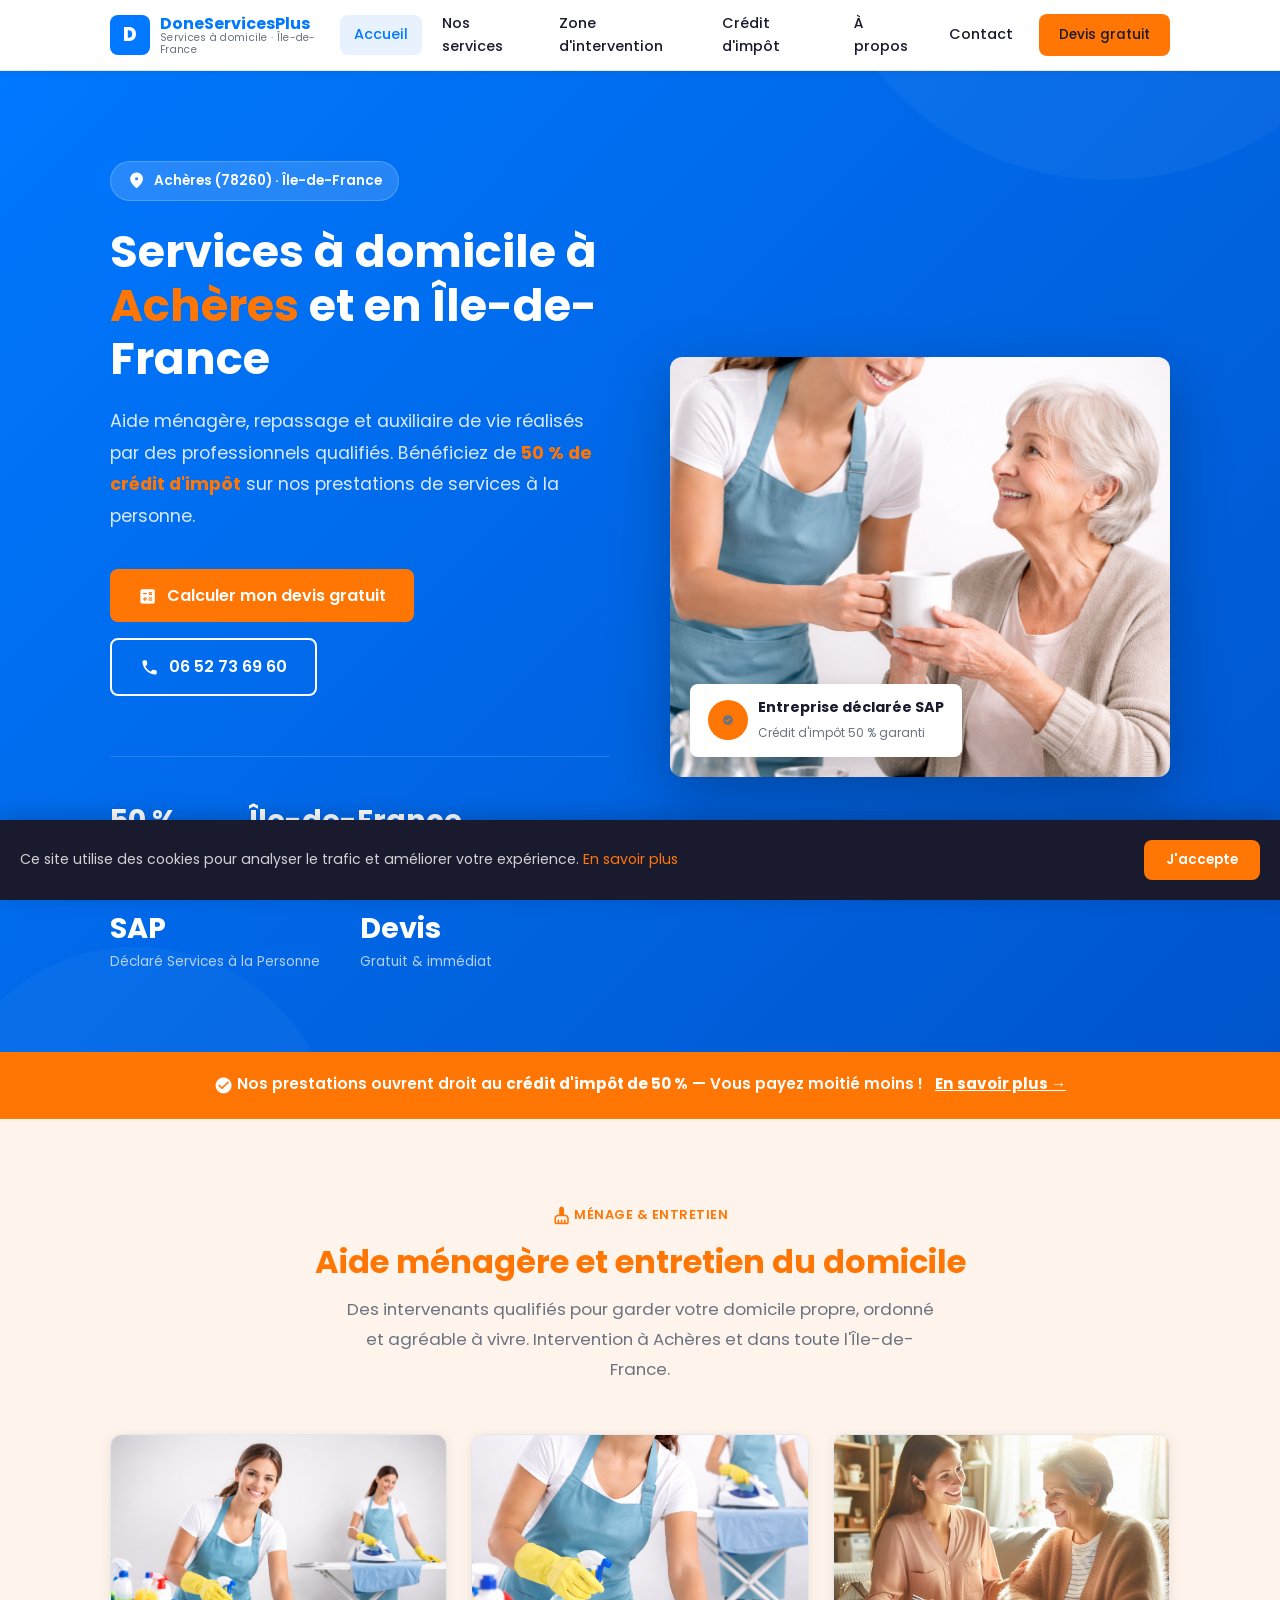
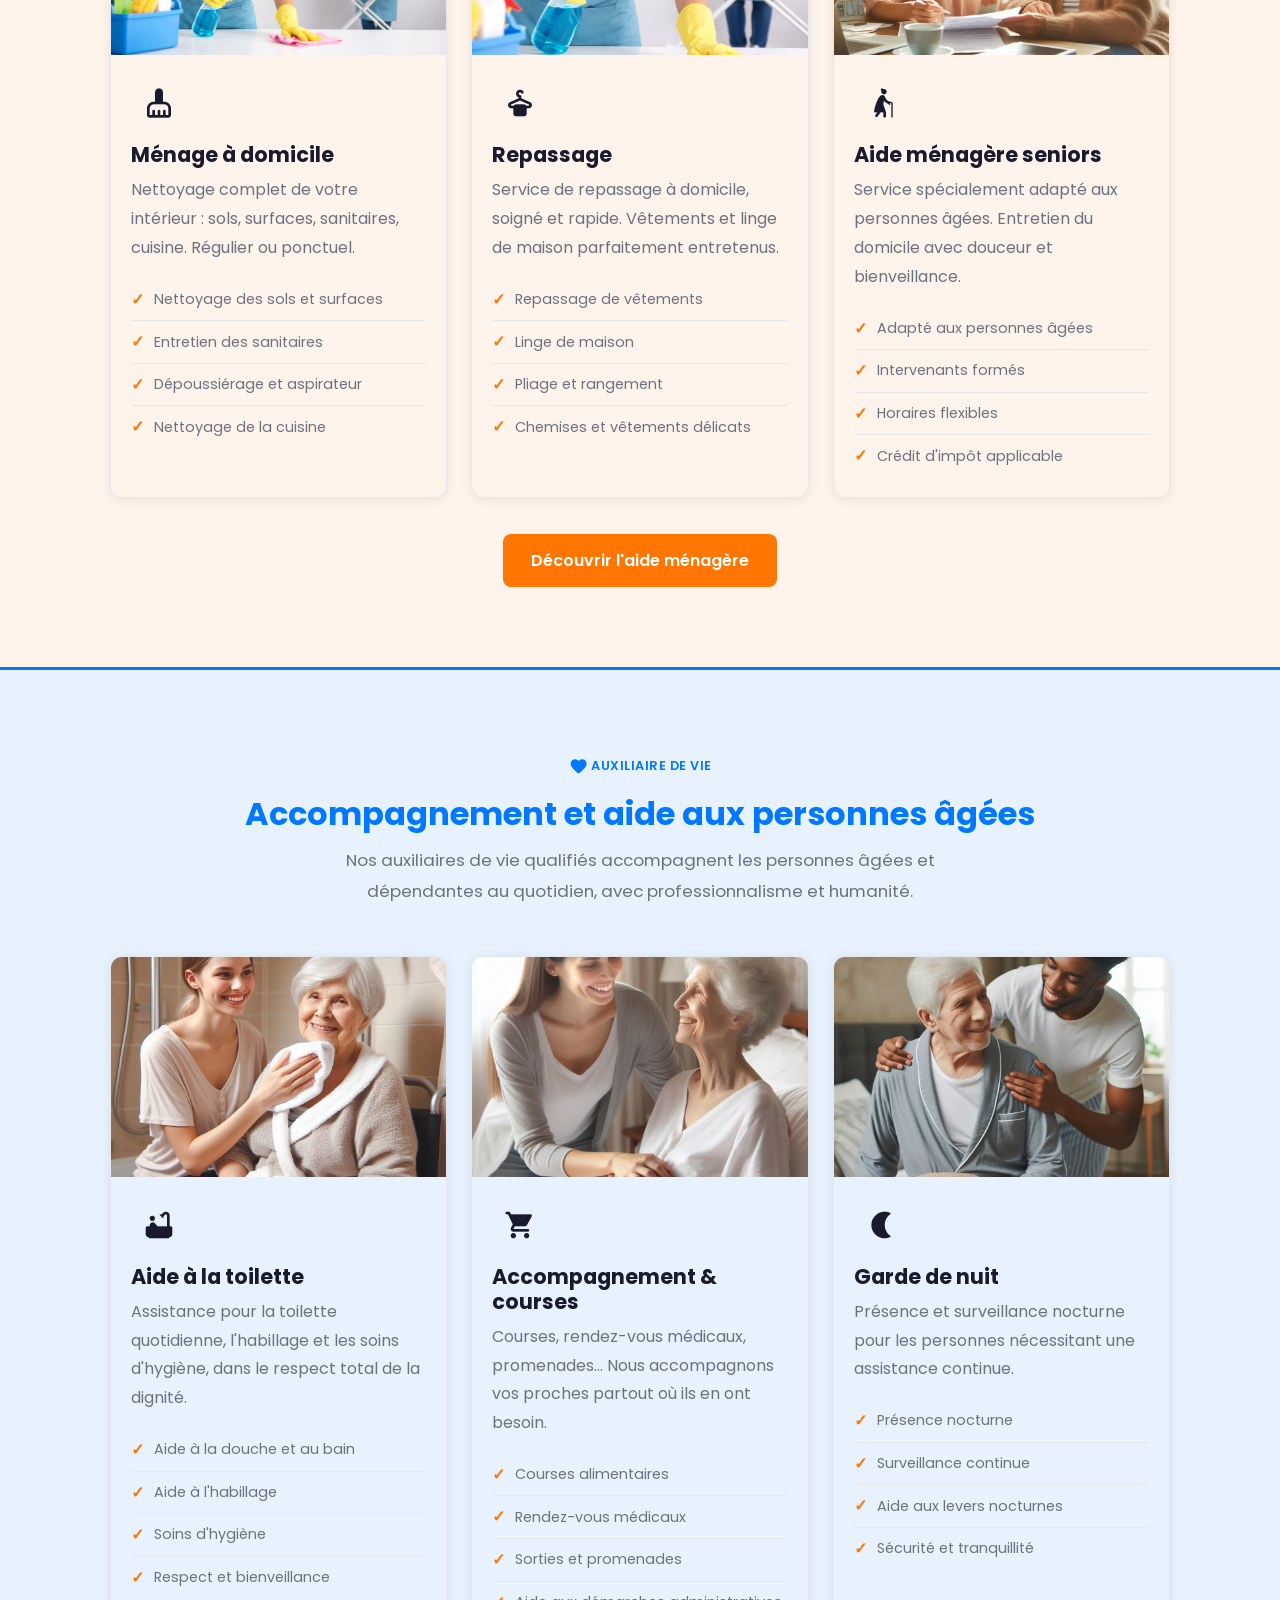
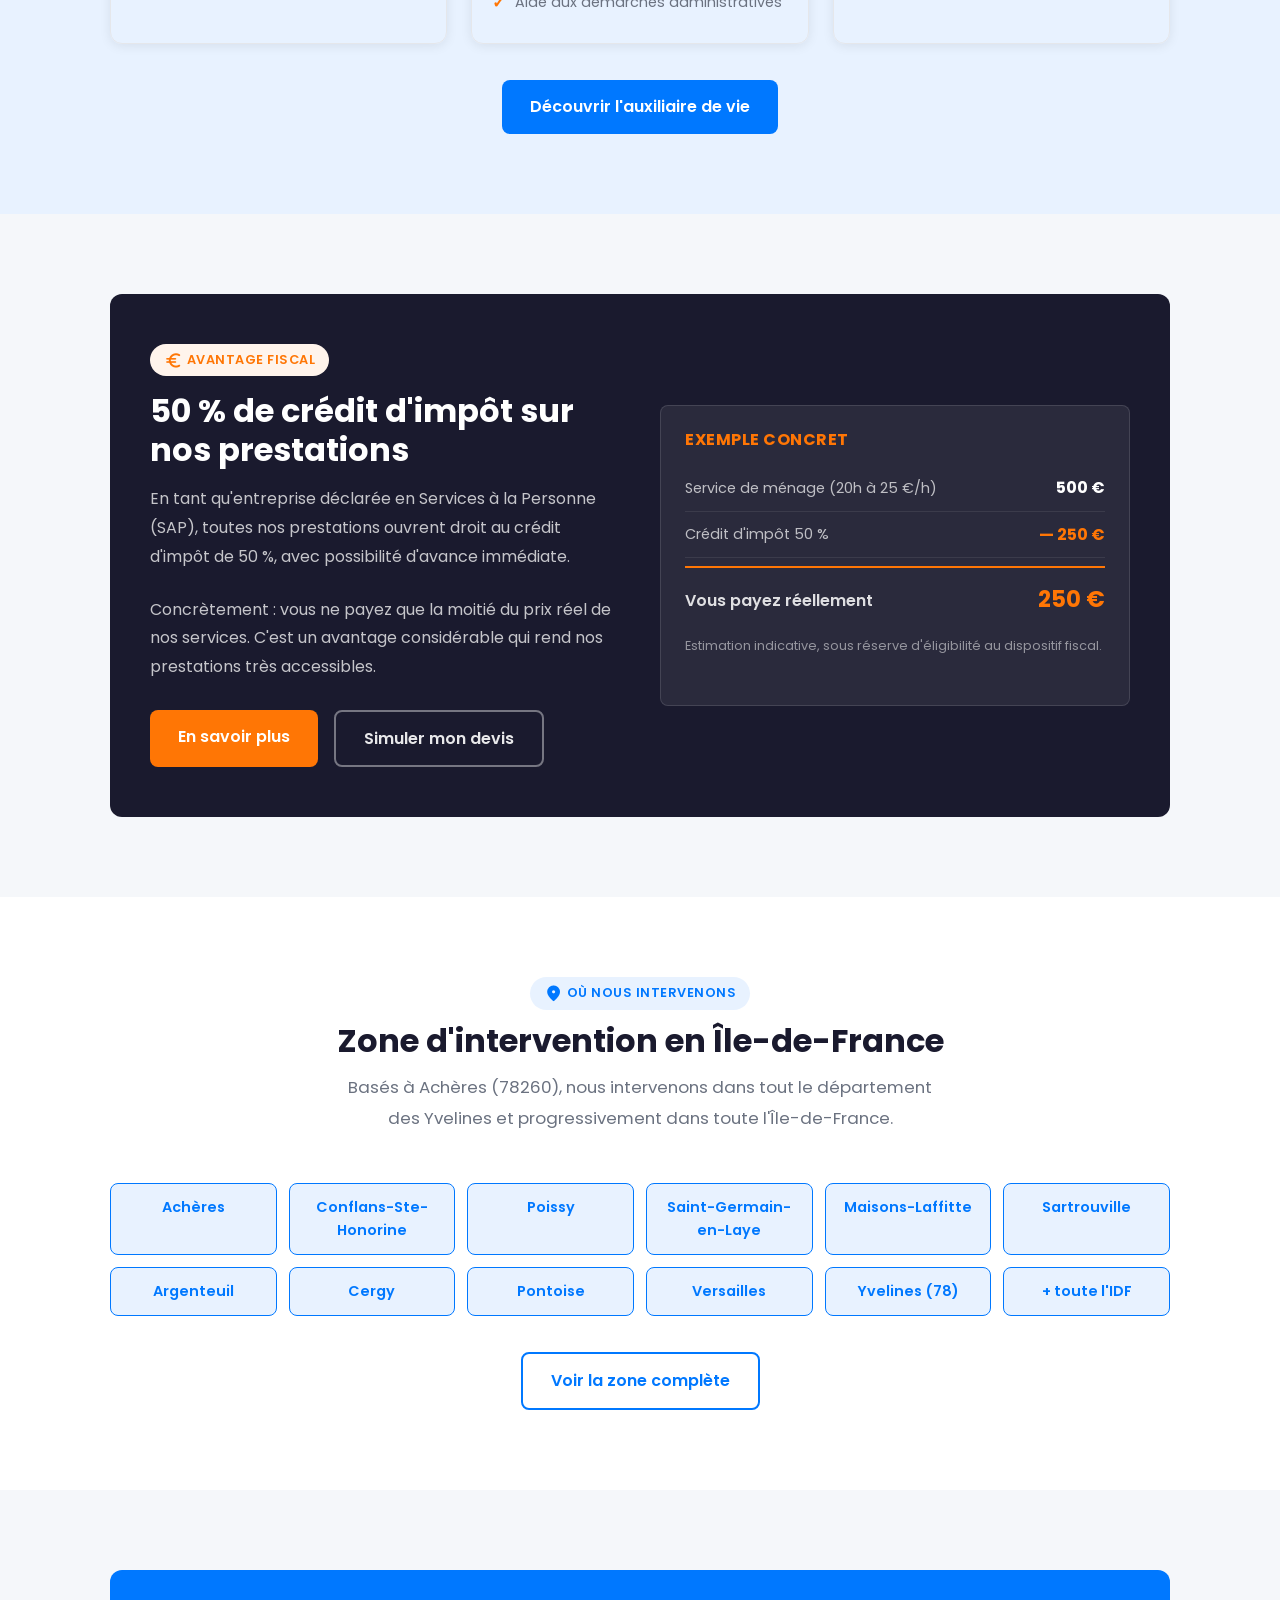
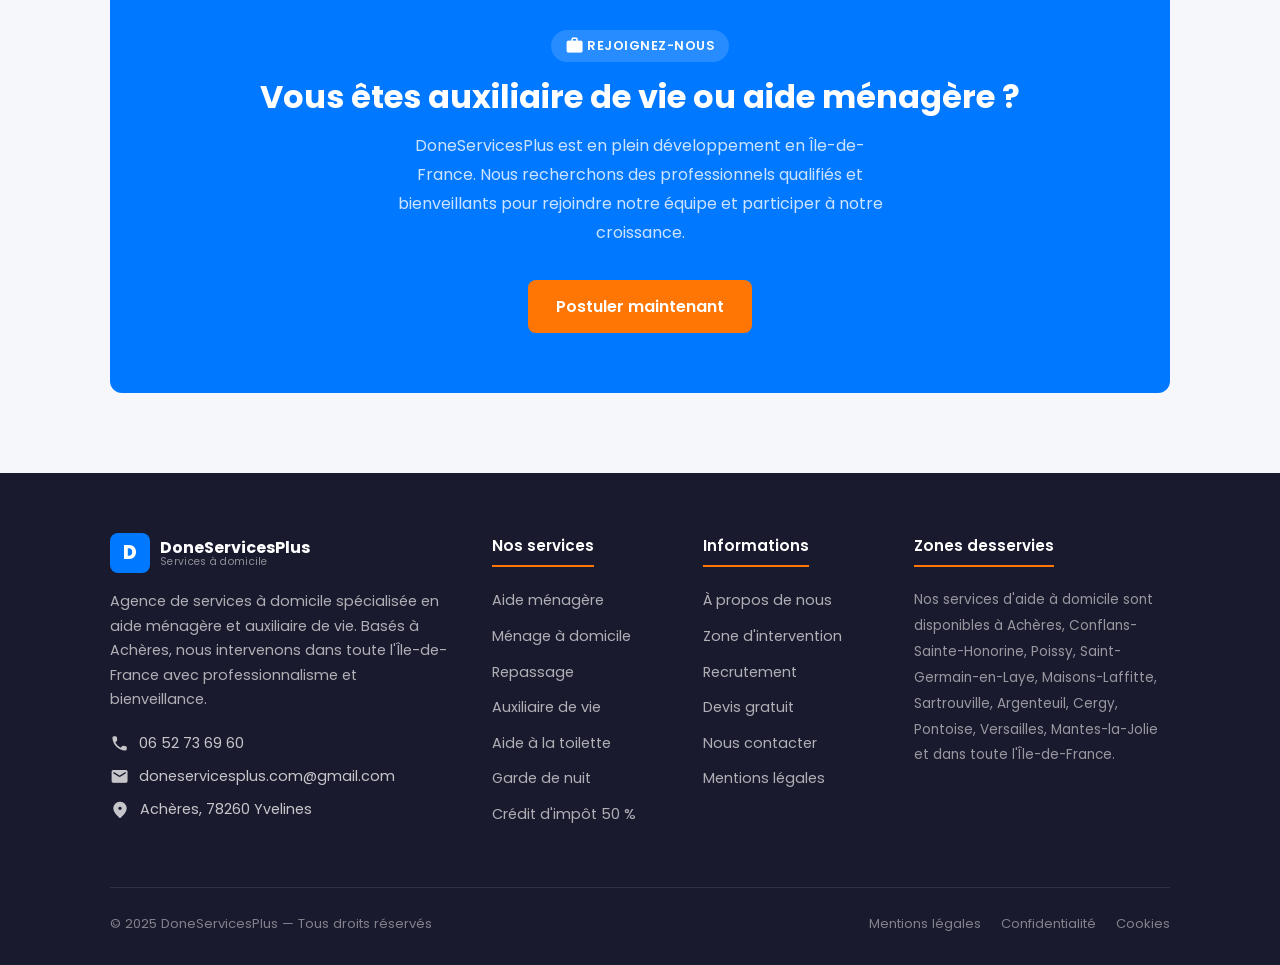
==== index.html @ d63ebe91 "Initial commit — Site vitrine Done Services Plus Site statique complet : 11 pages HTML, CSS, JS, ass" ====
<!DOCTYPE html>
<html lang="fr">
<head>
  <meta charset="UTF-8">
  <meta name="viewport" content="width=device-width, initial-scale=1.0">

  <!-- SEO -->
  <title>Services à domicile à Achères et en Île-de-France | DoneServicesPlus</title>
  <meta name="description" content="DoneServicesPlus, agence de services à domicile à Achères. Aide ménagère, repassage, auxiliaire de vie et accompagnement personnes âgées en Île-de-France. Crédit d'impôt 50 %. Devis gratuit.">
  <meta name="robots" content="index, follow">
  <link rel="canonical" href="https://doneservicesplus.fr/">

  <!-- Open Graph -->
  <meta property="og:title" content="Services à domicile à Achères | DoneServicesPlus">
  <meta property="og:description" content="Aide ménagère et auxiliaire de vie en Île-de-France avec 50 % de crédit d'impôt. Devis gratuit en ligne.">
  <meta property="og:type" content="website">
  <meta property="og:url" content="https://doneservicesplus.fr/">
  <meta property="og:locale" content="fr_FR">

  <!-- Schema.org LocalBusiness -->
  <script type="application/ld+json">
  {
    "@context": "https://schema.org",
    "@type": "HomeAndConstructionBusiness",
    "name": "DoneServicesPlus",
    "description": "Agence de services à domicile spécialisée en aide ménagère et auxiliaire de vie en Île-de-France.",
    "url": "https://doneservicesplus.fr",
    "telephone": "+33652736960",
    "email": "doneservicesplus.com@gmail.com",
    "address": {
      "@type": "PostalAddress",
      "addressLocality": "Achères",
      "postalCode": "78260",
      "addressRegion": "Île-de-France",
      "addressCountry": "FR"
    },
    "areaServed": "Île-de-France",
    "priceRange": "€€",
    "serviceType": [
      "Aide ménagère",
      "Auxiliaire de vie",
      "Ménage à domicile",
      "Repassage",
      "Services à la personne"
    ]
  }
  </script>

  <!-- Fonts -->
  <link rel="preconnect" href="https://fonts.googleapis.com">
  <link rel="preconnect" href="https://fonts.gstatic.com" crossorigin>
  <link href="https://fonts.googleapis.com/css2?family=Poppins:wght@400;500;600;700;800&display=swap" rel="stylesheet">

  <!-- CSS -->
  <link rel="stylesheet" href="css/style.css">

  <style>
    /* Animations fade-in */
    .fade-in {
      opacity: 0;
      transform: translateY(20px);
      transition: opacity 0.5s ease, transform 0.5s ease;
    }
    .fade-in.visible {
      opacity: 1;
      transform: translateY(0);
    }
  </style>
  <link rel="apple-touch-icon" sizes="180x180" href="assets/images/favicon_io/apple-touch-icon.png">
  <link rel="icon" type="image/png" sizes="32x32" href="assets/images/favicon_io/favicon-32x32.png">
  <link rel="icon" type="image/png" sizes="16x16" href="assets/images/favicon_io/favicon-16x16.png">
  <link rel="manifest" href="assets/images/favicon_io/site.webmanifest">
  <link rel="shortcut icon" href="assets/images/favicon_io/favicon.ico">
</head>

<body>

  <!-- ========== HEADER ========== -->
  <header class="header">
    <div class="container">
      <div class="header-inner">

        <!-- Logo -->
        <a href="index.html" class="logo">
          <div class="logo-icon">D</div>
          <div class="logo-text">
            <span class="logo-name">DoneServicesPlus</span>
            <span class="logo-tagline">Services à domicile · Île-de-France</span>
          </div>
        </a>

        <!-- Navigation desktop -->
        <nav class="nav">
          <a href="index.html">Accueil</a>
          <a href="nos-services.html">Nos services</a>
          <a href="zone-intervention-ile-de-france.html">Zone d'intervention</a>
          <a href="credit-impot-50-services-personne.html">Crédit d'impôt</a>
          <a href="a-propos.html">À propos</a>
          <a href="contact.html">Contact</a>
          <a href="devis.html" class="btn btn-orange">Devis gratuit</a>
        </nav>

        <!-- Hamburger mobile -->
        <button class="hamburger" aria-label="Menu" aria-expanded="false">
          <span></span>
          <span></span>
          <span></span>
        </button>

      </div>
    </div>

    <!-- Menu mobile -->
    <nav class="mobile-menu">
      <a href="index.html"><span class="mi mi-sm">home</span> Accueil</a>
      <a href="nos-services.html"><span class="mi mi-sm">room_service</span> Nos services</a>
      <a href="aide-menagere-acheres.html"><span class="mi mi-sm">cleaning_services</span> Aide ménagère</a>
      <a href="auxiliaire-de-vie-acheres.html"><span class="mi mi-sm">favorite</span> Auxiliaire de vie</a>
      <a href="zone-intervention-ile-de-france.html"><span class="mi mi-sm">location_on</span> Zone d'intervention</a>
      <a href="credit-impot-50-services-personne.html"><span class="mi mi-sm">euro</span> Crédit d'impôt 50 %</a>
      <a href="recrutement.html"><span class="mi mi-sm">work</span> Recrutement</a>
      <a href="a-propos.html"><span class="mi mi-sm">info</span> À propos</a>
      <a href="contact.html"><span class="mi mi-sm">call</span> Contact</a>
      <a href="devis.html" class="btn btn-orange">Obtenir un devis gratuit</a>
    </nav>
  </header>

  <!-- ========== HERO ========== -->
  <section class="hero">
    <div class="container">
      <div class="hero-split">

        <!-- Texte -->
        <div class="hero-content">
          <div class="hero-badge">
            <span class="mi mi-sm">location_on</span> Achères (78260) · Île-de-France
          </div>

          <h1>Services à domicile à <span>Achères</span> et en Île-de-France</h1>

          <p>
            Aide ménagère, repassage et auxiliaire de vie réalisés par des professionnels qualifiés.
            Bénéficiez de <strong style="color:#FF7605">50 % de crédit d'impôt</strong> sur nos prestations de services à la personne.
          </p>

          <div class="hero-cta">
            <a href="devis.html" class="btn btn-orange" onclick="trackEvent('clic_devis_hero')">
              <span class="mi mi-sm" style="margin-right:6px;">calculate</span> Calculer mon devis gratuit
            </a>
            <a href="tel:+33652736960" class="btn btn-outline" onclick="trackEvent('clic_tel_hero')">
              <span class="mi mi-sm" style="margin-right:6px;">phone</span> 06 52 73 69 60
            </a>
          </div>

          <div class="hero-stats">
            <div class="hero-stat">
              <strong>50 %</strong>
              <span>Crédit d'impôt</span>
            </div>
            <div class="hero-stat">
              <strong>Île-de-France</strong>
              <span>Zone d'intervention</span>
            </div>
            <div class="hero-stat">
              <strong>SAP</strong>
              <span>Déclaré Services à la Personne</span>
            </div>
            <div class="hero-stat">
              <strong>Devis</strong>
              <span>Gratuit & immédiat</span>
            </div>
          </div>
        </div>

        <!-- Image -->
        <div class="hero-image-wrap">
          <img src="assets/images/service_personne_ag%C3%A9e.png"
               alt="Service à domicile professionnel DoneServicesPlus — Île-de-France"
               loading="eager">
          <div class="hero-image-badge">
            <div class="icon"><span class="mi">verified</span></div>
            <div>
              <strong>Entreprise déclarée SAP</strong>
              <span>Crédit d'impôt 50 % garanti</span>
            </div>
          </div>
        </div>

      </div>
    </div>
  </section>

  <!-- ========== BANDEAU CRÉDIT D'IMPÔT ========== -->
  <div class="bandeau-impot">
    <div class="container">
      <p>
        <span class="mi mi-sm">check_circle</span> Nos prestations ouvrent droit au <strong>crédit d'impôt de 50 %</strong> — Vous payez moitié moins !
        <a href="credit-impot-50-services-personne.html">En savoir plus →</a>
      </p>
    </div>
  </div>

  <!-- ========== SECTION AIDE MÉNAGÈRE ========== -->
  <section class="section section-menage">
    <div class="container">

      <div class="section-title">
        <span class="badge badge-orange"><span class="mi mi-sm">cleaning_services</span> Ménage & Entretien</span>
        <h2>Aide ménagère et entretien du domicile</h2>
        <p>
          Des intervenants qualifiés pour garder votre domicile propre, ordonné et agréable à vivre.
          Intervention à Achères et dans toute l'Île-de-France.
        </p>
      </div>

      <div class="grid-3">

        <div class="photo-card">
          <img src="assets/images/menage.png" alt="Ménage à domicile DoneServicesPlus" loading="lazy">
          <div class="photo-card-body">
            <div class="card-icon card-icon-orange" style="margin-bottom:12px;"><span class="mi mi-lg">cleaning_services</span></div>
            <h3>Ménage à domicile</h3>
            <p>Nettoyage complet de votre intérieur : sols, surfaces, sanitaires, cuisine. Régulier ou ponctuel.</p>
            <ul class="service-list">
              <li>Nettoyage des sols et surfaces</li>
              <li>Entretien des sanitaires</li>
              <li>Dépoussiérage et aspirateur</li>
              <li>Nettoyage de la cuisine</li>
            </ul>
          </div>
        </div>

        <div class="photo-card">
          <img src="assets/images/menage%20%26%20repassage.png" alt="Repassage à domicile DoneServicesPlus" loading="lazy">
          <div class="photo-card-body">
            <div class="card-icon card-icon-orange" style="margin-bottom:12px;"><span class="mi mi-lg">dry_cleaning</span></div>
            <h3>Repassage</h3>
            <p>Service de repassage à domicile, soigné et rapide. Vêtements et linge de maison parfaitement entretenus.</p>
            <ul class="service-list">
              <li>Repassage de vêtements</li>
              <li>Linge de maison</li>
              <li>Pliage et rangement</li>
              <li>Chemises et vêtements délicats</li>
            </ul>
          </div>
        </div>

        <div class="photo-card">
          <img src="assets/images/assistance%20personnalis%C3%A9e_une%20jeune%20femme%20souriante%20remplisse%20des%20paperasse%20accompagn%C3%A9e%20d'une%20dame%20ag%C3%A9e.jpg" alt="Aide ménagère seniors DoneServicesPlus" loading="lazy">
          <div class="photo-card-body">
            <div class="card-icon card-icon-orange" style="margin-bottom:12px;"><span class="mi mi-lg">elderly_woman</span></div>
            <h3>Aide ménagère seniors</h3>
            <p>Service spécialement adapté aux personnes âgées. Entretien du domicile avec douceur et bienveillance.</p>
            <ul class="service-list">
              <li>Adapté aux personnes âgées</li>
              <li>Intervenants formés</li>
              <li>Horaires flexibles</li>
              <li>Crédit d'impôt applicable</li>
            </ul>
          </div>
        </div>

      </div>

      <div style="text-align:center; margin-top:36px;">
        <a href="aide-menagere-acheres.html" class="btn btn-orange">Découvrir l'aide ménagère</a>
      </div>

    </div>
  </section>

  <!-- ========== SECTION AUXILIAIRE DE VIE ========== -->
  <section class="section section-auxiliaire">
    <div class="container">

      <div class="section-title">
        <span class="badge badge-blue"><span class="mi mi-sm">favorite</span> Auxiliaire de vie</span>
        <h2>Accompagnement et aide aux personnes âgées</h2>
        <p>
          Nos auxiliaires de vie qualifiés accompagnent les personnes âgées et dépendantes au quotidien,
          avec professionnalisme et humanité.
        </p>
      </div>

      <div class="grid-3">

        <div class="photo-card">
          <img src="assets/images/aide%20%C3%A0%20la%20toilette.jpg" alt="Aide à la toilette DoneServicesPlus" loading="lazy">
          <div class="photo-card-body">
            <div class="card-icon card-icon-blue" style="margin-bottom:12px;"><span class="mi mi-lg">bathtub</span></div>
            <h3>Aide à la toilette</h3>
            <p>Assistance pour la toilette quotidienne, l'habillage et les soins d'hygiène, dans le respect total de la dignité.</p>
            <ul class="service-list">
              <li>Aide à la douche et au bain</li>
              <li>Aide à l'habillage</li>
              <li>Soins d'hygiène</li>
              <li>Respect et bienveillance</li>
            </ul>
          </div>
        </div>

        <div class="photo-card">
          <img src="assets/images/jeune%20femme%20aide%20%C3%A0%20coucher%20une%20femme%20ag%C3%A9e.jpg" alt="Accompagnement personnes âgées DoneServicesPlus" loading="lazy">
          <div class="photo-card-body">
            <div class="card-icon card-icon-blue" style="margin-bottom:12px;"><span class="mi mi-lg">shopping_cart</span></div>
            <h3>Accompagnement & courses</h3>
            <p>Courses, rendez-vous médicaux, promenades... Nous accompagnons vos proches partout où ils en ont besoin.</p>
            <ul class="service-list">
              <li>Courses alimentaires</li>
              <li>Rendez-vous médicaux</li>
              <li>Sorties et promenades</li>
              <li>Aide aux démarches administratives</li>
            </ul>
          </div>
        </div>

        <div class="photo-card">
          <img src="assets/images/aide%20au%20coucher%20et%20lever.jpg" alt="Garde de nuit auxiliaire de vie DoneServicesPlus" loading="lazy">
          <div class="photo-card-body">
            <div class="card-icon card-icon-blue" style="margin-bottom:12px;"><span class="mi mi-lg">nightlight</span></div>
            <h3>Garde de nuit</h3>
            <p>Présence et surveillance nocturne pour les personnes nécessitant une assistance continue.</p>
            <ul class="service-list">
              <li>Présence nocturne</li>
              <li>Surveillance continue</li>
              <li>Aide aux levers nocturnes</li>
              <li>Sécurité et tranquillité</li>
            </ul>
          </div>
        </div>

      </div>

      <div style="text-align:center; margin-top:36px;">
        <a href="auxiliaire-de-vie-acheres.html" class="btn btn-blue">Découvrir l'auxiliaire de vie</a>
      </div>

    </div>
  </section>

  <!-- ========== SECTION CRÉDIT D'IMPÔT ========== -->
  <section class="section" style="background: var(--grey-light);">
    <div class="container">
      <div class="credit-block">

        <div>
          <span class="badge badge-orange" style="margin-bottom:16px;"><span class="mi mi-sm">euro</span> Avantage fiscal</span>
          <h2>50 % de crédit d'impôt sur nos prestations</h2>
          <p>
            En tant qu'entreprise déclarée en Services à la Personne (SAP),
            toutes nos prestations ouvrent droit au crédit d'impôt de 50 %,
            avec possibilité d'avance immédiate.
          </p>
          <p style="margin-top:12px;">
            Concrètement : vous ne payez que la moitié du prix réel de nos services.
            C'est un avantage considérable qui rend nos prestations très accessibles.
          </p>
          <div style="margin-top:28px; display:flex; gap:16px; flex-wrap:wrap;">
            <a href="credit-impot-50-services-personne.html" class="btn btn-orange">En savoir plus</a>
            <a href="devis.html" class="btn btn-outline" style="border-color:rgba(255,255,255,0.4); color:rgba(255,255,255,0.9);">Simuler mon devis</a>
          </div>
        </div>

        <div class="credit-example">
          <h3>Exemple concret</h3>
          <div class="credit-line">
            <span>Service de ménage (20h à 25 €/h)</span>
            <strong>500 €</strong>
          </div>
          <div class="credit-line">
            <span>Crédit d'impôt 50 %</span>
            <strong style="color:var(--orange);">— 250 €</strong>
          </div>
          <div class="credit-final">
            <span>Vous payez réellement</span>
            <strong>250 €</strong>
          </div>
          <p style="margin-top:16px; font-size:0.8rem; color:rgba(255,255,255,0.5);">
            Estimation indicative, sous réserve d'éligibilité au dispositif fiscal.
          </p>
        </div>

      </div>
    </div>
  </section>

  <!-- ========== SECTION ZONE D'INTERVENTION ========== -->
  <section class="section">
    <div class="container">

      <div class="section-title">
        <span class="badge badge-blue"><span class="mi mi-sm">location_on</span> Où nous intervenons</span>
        <h2>Zone d'intervention en Île-de-France</h2>
        <p>
          Basés à Achères (78260), nous intervenons dans tout le département des Yvelines
          et progressivement dans toute l'Île-de-France.
        </p>
      </div>

      <div class="zone-grid">
        <div class="zone-item">Achères</div>
        <div class="zone-item">Conflans-Ste-Honorine</div>
        <div class="zone-item">Poissy</div>
        <div class="zone-item">Saint-Germain-en-Laye</div>
        <div class="zone-item">Maisons-Laffitte</div>
        <div class="zone-item">Sartrouville</div>
        <div class="zone-item">Argenteuil</div>
        <div class="zone-item">Cergy</div>
        <div class="zone-item">Pontoise</div>
        <div class="zone-item">Versailles</div>
        <div class="zone-item">Yvelines (78)</div>
        <div class="zone-item">+ toute l'IDF</div>
      </div>

      <div style="text-align:center; margin-top:36px;">
        <a href="zone-intervention-ile-de-france.html" class="btn btn-outline-blue">Voir la zone complète</a>
      </div>

    </div>
  </section>

  <!-- ========== SECTION RECRUTEMENT ========== -->
  <section class="section" style="background: var(--grey-light); padding-bottom:80px;">
    <div class="container">
      <div class="recrutement-block">
        <span class="badge" style="background:rgba(255,255,255,0.15); color:white; margin-bottom:16px;"><span class="mi mi-sm">work</span> Rejoignez-nous</span>
        <h2>Vous êtes auxiliaire de vie ou aide ménagère ?</h2>
        <p>
          DoneServicesPlus est en plein développement en Île-de-France.
          Nous recherchons des professionnels qualifiés et bienveillants pour rejoindre notre équipe
          et participer à notre croissance.
        </p>
        <a href="recrutement.html" class="btn btn-orange">Postuler maintenant</a>
      </div>
    </div>
  </section>

  <!-- ========== FOOTER ========== -->
  <footer class="footer">
    <div class="container">
      <div class="footer-grid">

        <!-- Colonne 1 : infos -->
        <div>
          <div class="footer-logo">
            <div class="logo-icon">D</div>
            <div class="logo-text">
              <span class="logo-name">DoneServicesPlus</span>
              <span class="logo-tagline">Services à domicile</span>
            </div>
          </div>
          <p class="footer-desc">
            Agence de services à domicile spécialisée en aide ménagère et auxiliaire de vie.
            Basés à Achères, nous intervenons dans toute l'Île-de-France avec professionnalisme et bienveillance.
          </p>
          <div class="footer-contact-item">
            <span class="mi mi-sm">call</span>
            <a href="tel:+33652736960">06 52 73 69 60</a>
          </div>
          <div class="footer-contact-item">
            <span class="mi mi-sm">mail</span>
            <a href="mailto:doneservicesplus.com@gmail.com">doneservicesplus.com@gmail.com</a>
          </div>
          <div class="footer-contact-item">
            <span><span class="mi">location_on</span></span>
            <span>Achères, 78260 Yvelines</span>
          </div>
        </div>

        <!-- Colonne 2 : Services -->
        <div class="footer-col">
          <h4>Nos services</h4>
          <ul>
            <li><a href="aide-menagere-acheres.html">Aide ménagère</a></li>
            <li><a href="aide-menagere-acheres.html">Ménage à domicile</a></li>
            <li><a href="aide-menagere-acheres.html">Repassage</a></li>
            <li><a href="auxiliaire-de-vie-acheres.html">Auxiliaire de vie</a></li>
            <li><a href="auxiliaire-de-vie-acheres.html">Aide à la toilette</a></li>
            <li><a href="auxiliaire-de-vie-acheres.html">Garde de nuit</a></li>
            <li><a href="credit-impot-50-services-personne.html">Crédit d'impôt 50 %</a></li>
          </ul>
        </div>

        <!-- Colonne 3 : Liens utiles -->
        <div class="footer-col">
          <h4>Informations</h4>
          <ul>
            <li><a href="a-propos.html">À propos de nous</a></li>
            <li><a href="zone-intervention-ile-de-france.html">Zone d'intervention</a></li>
            <li><a href="recrutement.html">Recrutement</a></li>
            <li><a href="devis.html">Devis gratuit</a></li>
            <li><a href="contact.html">Nous contacter</a></li>
            <li><a href="mentions-legales.html">Mentions légales</a></li>
          </ul>
        </div>

        <!-- Colonne 4 : Villes -->
        <div class="footer-col">
          <h4>Zones desservies</h4>
          <p class="footer-villes">
            Nos services d'aide à domicile sont disponibles à Achères, Conflans-Sainte-Honorine, Poissy, Saint-Germain-en-Laye, Maisons-Laffitte, Sartrouville, Argenteuil, Cergy, Pontoise, Versailles, Mantes-la-Jolie et dans toute l'Île-de-France.
          </p>
        </div>

      </div>

      <!-- Footer bottom -->
      <div class="footer-bottom">
        <p>© 2025 DoneServicesPlus — Tous droits réservés</p>
        <div style="display:flex; gap:20px;">
          <a href="mentions-legales.html">Mentions légales</a>
          <a href="mentions-legales.html#confidentialite">Confidentialité</a>
          <a href="mentions-legales.html#cookies">Cookies</a>
        </div>
      </div>

    </div>
  </footer>

  <!-- ========== BANNIÈRE COOKIES ========== -->
  <div id="cookie-banner">
    <p>
      Ce site utilise des cookies pour analyser le trafic et améliorer votre expérience.
      <a href="mentions-legales.html#cookies">En savoir plus</a>
    </p>
    <button id="cookie-accept" class="btn btn-orange">J'accepte</button>
  </div>

  <!-- JS -->
  <script src="js/main.js"></script>

</body>
</html>
---- css/style.css ----
/* =============================================
   DONESERVICESPLUS — style.css
   Couleurs : #0078FF (bleu) | #FF7605 (orange)
   ============================================= */

/* Material Icons */
@import url('https://fonts.googleapis.com/icon?family=Material+Icons+Round');

/* ---- Variables ---- */
:root {
  --blue: #0078FF;
  --blue-dark: #0060cc;
  --blue-light: #e8f2ff;
  --orange: #FF7605;
  --orange-dark: #e06500;
  --orange-light: #fff4ec;
  --dark: #1a1a2e;
  --grey: #6b7280;
  --grey-light: #f5f7fa;
  --white: #ffffff;
  --border: #e5e7eb;
  --shadow: 0 4px 20px rgba(0, 120, 255, 0.10);
  --shadow-card: 0 2px 12px rgba(0, 0, 0, 0.08);
  --radius: 12px;
  --radius-sm: 8px;
  --transition: 0.3s ease;
  --font: 'Poppins', sans-serif;
}

/* ---- Reset & Base ---- */
*, *::before, *::after {
  box-sizing: border-box;
  margin: 0;
  padding: 0;
}

html {
  scroll-behavior: smooth;
  font-size: 16px;
}

body {
  font-family: var(--font);
  color: var(--dark);
  background: var(--white);
  line-height: 1.6;
  -webkit-font-smoothing: antialiased;
}

img {
  max-width: 100%;
  height: auto;
  display: block;
}

a {
  color: var(--blue);
  text-decoration: none;
  transition: color var(--transition);
}

a:hover {
  color: var(--blue-dark);
}

ul {
  list-style: none;
}

/* ---- Conteneur ---- */
.container {
  max-width: 1100px;
  margin: 0 auto;
  padding: 0 20px;
}

/* ---- Typographie ---- */
h1, h2, h3, h4 {
  line-height: 1.2;
  font-weight: 700;
}

h1 { font-size: clamp(1.8rem, 4vw, 2.8rem); }
h2 { font-size: clamp(1.4rem, 3vw, 2rem); }
h3 { font-size: clamp(1.1rem, 2vw, 1.3rem); }

p {
  color: var(--grey);
  line-height: 1.8;
}

/* ---- Boutons ---- */
.btn {
  display: inline-block;
  padding: 14px 28px;
  border-radius: var(--radius-sm);
  font-family: var(--font);
  font-size: 1rem;
  font-weight: 600;
  cursor: pointer;
  border: none;
  transition: all var(--transition);
  text-align: center;
  white-space: nowrap;
}

.btn-orange {
  background: var(--orange);
  color: var(--white);
}

.btn-orange:hover {
  background: var(--orange-dark);
  color: var(--white);
  transform: translateY(-2px);
  box-shadow: 0 6px 20px rgba(255, 118, 5, 0.35);
}

.btn-blue {
  background: var(--blue);
  color: var(--white);
}

.btn-blue:hover {
  background: var(--blue-dark);
  color: var(--white);
  transform: translateY(-2px);
  box-shadow: 0 6px 20px rgba(0, 120, 255, 0.35);
}

.btn-outline {
  background: transparent;
  color: var(--white);
  border: 2px solid var(--white);
}

.btn-outline:hover {
  background: var(--white);
  color: var(--blue);
}

.btn-outline-blue {
  background: transparent;
  color: var(--blue);
  border: 2px solid var(--blue);
}

.btn-outline-blue:hover {
  background: var(--blue);
  color: var(--white);
}

/* ---- Badges ---- */
.badge {
  display: inline-block;
  padding: 6px 14px;
  border-radius: 50px;
  font-size: 0.8rem;
  font-weight: 600;
  letter-spacing: 0.5px;
  text-transform: uppercase;
}

.badge-orange {
  background: var(--orange-light);
  color: var(--orange);
}

.badge-blue {
  background: var(--blue-light);
  color: var(--blue);
}

/* ---- Section générique ---- */
.section {
  padding: 80px 0;
}

.section-sm {
  padding: 50px 0;
}

.section-title {
  text-align: center;
  margin-bottom: 50px;
}

.section-title h2 {
  color: var(--dark);
  margin-bottom: 12px;
}

.section-title p {
  max-width: 600px;
  margin: 0 auto;
  font-size: 1.05rem;
}

.section-title .badge {
  margin-bottom: 12px;
}

/* ---- Trait décoratif sous les titres ---- */
.title-underline {
  display: inline-block;
  position: relative;
}

.title-underline::after {
  content: '';
  display: block;
  height: 4px;
  border-radius: 2px;
  margin-top: 8px;
  background: var(--orange);
}

/* ---- Cards ---- */
.card {
  background: var(--white);
  border-radius: var(--radius);
  padding: 30px;
  box-shadow: var(--shadow-card);
  border: 1px solid var(--border);
  transition: transform var(--transition), box-shadow var(--transition);
}

.card:hover {
  transform: translateY(-4px);
  box-shadow: var(--shadow);
}

.card-icon {
  width: 56px;
  height: 56px;
  border-radius: var(--radius-sm);
  display: flex;
  align-items: center;
  justify-content: center;
  font-size: 1.6rem;
  margin-bottom: 18px;
}

.card-icon-orange {
  background: var(--orange-light);
}

.card-icon-blue {
  background: var(--blue-light);
}

.card h3 {
  color: var(--dark);
  margin-bottom: 10px;
}

/* ---- Grilles ---- */
.grid-2 {
  display: grid;
  grid-template-columns: repeat(2, 1fr);
  gap: 24px;
}

.grid-3 {
  display: grid;
  grid-template-columns: repeat(3, 1fr);
  gap: 24px;
}

.grid-4 {
  display: grid;
  grid-template-columns: repeat(4, 1fr);
  gap: 20px;
}

/* ---- HEADER / NAVIGATION ---- */
.header {
  position: sticky;
  top: 0;
  z-index: 1000;
  background: var(--white);
  border-bottom: 1px solid var(--border);
  box-shadow: 0 2px 10px rgba(0,0,0,0.06);
}

.header-inner {
  display: flex;
  align-items: center;
  justify-content: space-between;
  height: 70px;
}

/* Logo */
.logo {
  display: flex;
  align-items: center;
  gap: 10px;
  text-decoration: none;
}

.logo-icon {
  width: 40px;
  height: 40px;
  background: var(--blue);
  border-radius: var(--radius-sm);
  display: flex;
  align-items: center;
  justify-content: center;
  color: var(--white);
  font-size: 1.2rem;
  font-weight: 800;
  flex-shrink: 0;
}

.logo-text {
  display: flex;
  flex-direction: column;
  line-height: 1.1;
}

.logo-name {
  font-size: 1rem;
  font-weight: 700;
  color: var(--blue);
}

.logo-tagline {
  font-size: 0.65rem;
  color: var(--grey);
  font-weight: 400;
  letter-spacing: 0.3px;
}

/* Nav */
.nav {
  display: flex;
  align-items: center;
  gap: 6px;
}

.nav a {
  color: var(--dark);
  font-size: 0.9rem;
  font-weight: 500;
  padding: 8px 14px;
  border-radius: var(--radius-sm);
  transition: all var(--transition);
}

.nav a:hover,
.nav a.active {
  color: var(--blue);
  background: var(--blue-light);
}

.nav .btn {
  font-size: 0.85rem;
  padding: 10px 20px;
  margin-left: 6px;
}

/* Hamburger */
.hamburger {
  display: none;
  flex-direction: column;
  gap: 5px;
  cursor: pointer;
  padding: 8px;
  border-radius: var(--radius-sm);
  background: none;
  border: none;
}

.hamburger span {
  display: block;
  width: 24px;
  height: 2px;
  background: var(--dark);
  border-radius: 2px;
  transition: all var(--transition);
}

.hamburger.open span:nth-child(1) {
  transform: rotate(45deg) translate(5px, 5px);
}

.hamburger.open span:nth-child(2) {
  opacity: 0;
}

.hamburger.open span:nth-child(3) {
  transform: rotate(-45deg) translate(5px, -5px);
}

/* Mobile menu */
.mobile-menu {
  display: none;
  position: fixed;
  top: 70px;
  left: 0;
  right: 0;
  bottom: 0;
  background: var(--white);
  z-index: 999;
  padding: 20px;
  flex-direction: column;
  gap: 4px;
  overflow-y: auto;
}

.mobile-menu.open {
  display: flex;
}

.mobile-menu a {
  color: var(--dark);
  font-size: 1rem;
  font-weight: 500;
  padding: 14px 16px;
  border-radius: var(--radius-sm);
  border-bottom: 1px solid var(--border);
  transition: all var(--transition);
}

.mobile-menu a:hover,
.mobile-menu a.active {
  color: var(--blue);
  background: var(--blue-light);
}

.mobile-menu .btn {
  width: 100%;
  margin-top: 16px;
  text-align: center;
}

/* ---- HERO ---- */
.hero {
  background: linear-gradient(135deg, var(--blue) 0%, #0055cc 100%);
  color: var(--white);
  padding: 90px 0 80px;
  position: relative;
  overflow: hidden;
}

.hero::before {
  content: '';
  position: absolute;
  top: -50%;
  right: -10%;
  width: 600px;
  height: 600px;
  background: rgba(255,255,255,0.04);
  border-radius: 50%;
}

.hero::after {
  content: '';
  position: absolute;
  bottom: -30%;
  left: -5%;
  width: 400px;
  height: 400px;
  background: rgba(255,255,255,0.03);
  border-radius: 50%;
}

.hero-content {
  position: relative;
  z-index: 1;
  max-width: 720px;
}

.hero-badge {
  display: inline-flex;
  align-items: center;
  gap: 8px;
  background: rgba(255,255,255,0.15);
  color: var(--white);
  padding: 8px 16px;
  border-radius: 50px;
  font-size: 0.85rem;
  font-weight: 600;
  margin-bottom: 24px;
  border: 1px solid rgba(255,255,255,0.2);
}

.hero h1 {
  color: var(--white);
  margin-bottom: 20px;
}

.hero h1 span {
  color: var(--orange);
}

.hero p {
  color: rgba(255,255,255,0.85);
  font-size: 1.1rem;
  margin-bottom: 36px;
  max-width: 560px;
}

.hero-cta {
  display: flex;
  gap: 16px;
  flex-wrap: wrap;
}

.hero-stats {
  display: flex;
  gap: 40px;
  margin-top: 60px;
  padding-top: 40px;
  border-top: 1px solid rgba(255,255,255,0.15);
  flex-wrap: wrap;
}

.hero-stat {
  display: flex;
  flex-direction: column;
}

.hero-stat strong {
  font-size: 1.8rem;
  font-weight: 700;
  color: var(--white);
}

.hero-stat span {
  font-size: 0.85rem;
  color: rgba(255,255,255,0.7);
}

/* ---- BANDEAU crédit d'impôt ---- */
.bandeau-impot {
  background: var(--orange);
  color: var(--white);
  padding: 18px 0;
  text-align: center;
}

.bandeau-impot p {
  color: var(--white);
  font-weight: 600;
  font-size: 0.95rem;
  margin: 0;
}

.bandeau-impot a {
  color: var(--white);
  text-decoration: underline;
  font-weight: 700;
  margin-left: 8px;
}

/* ---- SECTION MÉNAGE (orange) ---- */
.section-menage {
  background: var(--orange-light);
  border-top: 3px solid var(--orange);
}

.section-menage .section-title h2 {
  color: var(--orange);
}

.section-menage .card:hover {
  border-color: var(--orange);
}

/* ---- SECTION AUXILIAIRE (bleu) ---- */
.section-auxiliaire {
  background: var(--blue-light);
  border-top: 3px solid var(--blue);
}

.section-auxiliaire .section-title h2 {
  color: var(--blue);
}

/* ---- SECTION CRÉDIT D'IMPÔT ---- */
.credit-block {
  background: var(--dark);
  color: var(--white);
  border-radius: var(--radius);
  padding: 50px 40px;
  display: grid;
  grid-template-columns: 1fr 1fr;
  gap: 40px;
  align-items: center;
}

.credit-block h2 {
  color: var(--white);
  margin-bottom: 16px;
}

.credit-block p {
  color: rgba(255,255,255,0.75);
  margin-bottom: 24px;
}

.credit-example {
  background: rgba(255,255,255,0.07);
  border-radius: var(--radius-sm);
  padding: 24px;
  border: 1px solid rgba(255,255,255,0.12);
}

.credit-example h3 {
  color: var(--orange);
  margin-bottom: 16px;
  font-size: 1rem;
  text-transform: uppercase;
  letter-spacing: 0.5px;
}

.credit-line {
  display: flex;
  justify-content: space-between;
  align-items: center;
  padding: 10px 0;
  border-bottom: 1px solid rgba(255,255,255,0.08);
}

.credit-line:last-child {
  border-bottom: none;
}

.credit-line span:first-child {
  color: rgba(255,255,255,0.7);
  font-size: 0.9rem;
}

.credit-line strong {
  color: var(--white);
}

.credit-final {
  display: flex;
  justify-content: space-between;
  align-items: center;
  padding: 14px 0 0;
  margin-top: 8px;
  border-top: 2px solid var(--orange);
}

.credit-final span {
  color: rgba(255,255,255,0.85);
  font-weight: 600;
}

.credit-final strong {
  color: var(--orange);
  font-size: 1.4rem;
}

/* ---- SECTION ZONE ---- */
.zone-grid {
  display: grid;
  grid-template-columns: repeat(auto-fill, minmax(150px, 1fr));
  gap: 12px;
  margin-top: 32px;
}

.zone-item {
  background: var(--blue-light);
  border: 1px solid var(--blue);
  color: var(--blue);
  border-radius: var(--radius-sm);
  padding: 12px 16px;
  text-align: center;
  font-size: 0.9rem;
  font-weight: 600;
  transition: all var(--transition);
}

.zone-item:hover {
  background: var(--blue);
  color: var(--white);
}

/* ---- SECTION RECRUTEMENT ---- */
.recrutement-block {
  background: var(--blue);
  border-radius: var(--radius);
  padding: 60px 40px;
  text-align: center;
  color: var(--white);
}

.recrutement-block h2 {
  color: var(--white);
  margin-bottom: 16px;
}

.recrutement-block p {
  color: rgba(255,255,255,0.8);
  max-width: 500px;
  margin: 0 auto 32px;
}

/* ---- FOOTER ---- */
.footer {
  background: var(--dark);
  color: rgba(255,255,255,0.75);
  padding: 60px 0 30px;
}

.footer-grid {
  display: grid;
  grid-template-columns: 2fr 1fr 1fr 1.5fr;
  gap: 40px;
  margin-bottom: 50px;
}

.footer-logo {
  display: flex;
  align-items: center;
  gap: 10px;
  margin-bottom: 16px;
}

.footer-logo .logo-icon {
  background: var(--blue);
}

.footer-logo .logo-name {
  color: var(--white);
}

.footer-logo .logo-tagline {
  color: rgba(255,255,255,0.5);
}

.footer-desc {
  font-size: 0.9rem;
  line-height: 1.7;
  margin-bottom: 20px;
  color: rgba(255,255,255,0.65);
}

.footer-contact-item {
  display: flex;
  align-items: center;
  gap: 10px;
  margin-bottom: 10px;
  font-size: 0.9rem;
  color: rgba(255,255,255,0.75);
}

.footer-contact-item a {
  color: rgba(255,255,255,0.75);
  transition: color var(--transition);
}

.footer-contact-item a:hover {
  color: var(--orange);
}

.footer-col h4 {
  color: var(--white);
  font-size: 0.95rem;
  font-weight: 600;
  margin-bottom: 20px;
  padding-bottom: 10px;
  border-bottom: 2px solid var(--orange);
  display: inline-block;
}

.footer-col ul li {
  margin-bottom: 10px;
}

.footer-col ul li a {
  color: rgba(255,255,255,0.65);
  font-size: 0.9rem;
  transition: color var(--transition);
}

.footer-col ul li a:hover {
  color: var(--orange);
}

.footer-villes {
  font-size: 0.85rem;
  color: rgba(255,255,255,0.55);
  line-height: 1.9;
}

.footer-bottom {
  border-top: 1px solid rgba(255,255,255,0.1);
  padding-top: 24px;
  display: flex;
  justify-content: space-between;
  align-items: center;
  flex-wrap: wrap;
  gap: 12px;
}

.footer-bottom p {
  color: rgba(255,255,255,0.45);
  font-size: 0.82rem;
  margin: 0;
}

.footer-bottom a {
  color: rgba(255,255,255,0.45);
  font-size: 0.82rem;
  transition: color var(--transition);
}

.footer-bottom a:hover {
  color: var(--orange);
}

/* ---- Formulaires ---- */
.form-group {
  margin-bottom: 18px;
}

.form-group label {
  display: block;
  font-weight: 600;
  font-size: 0.9rem;
  color: var(--dark);
  margin-bottom: 6px;
}

.form-group input,
.form-group select,
.form-group textarea {
  width: 100%;
  padding: 12px 16px;
  border: 1.5px solid var(--border);
  border-radius: var(--radius-sm);
  font-family: var(--font);
  font-size: 0.95rem;
  color: var(--dark);
  background: var(--white);
  transition: border-color var(--transition), box-shadow var(--transition);
  appearance: none;
}

.form-group input:focus,
.form-group select:focus,
.form-group textarea:focus {
  outline: none;
  border-color: var(--blue);
  box-shadow: 0 0 0 3px rgba(0, 120, 255, 0.1);
}

.form-group textarea {
  resize: vertical;
  min-height: 100px;
}

.form-checkbox {
  display: flex;
  align-items: flex-start;
  gap: 10px;
  margin-bottom: 14px;
  cursor: pointer;
}

.form-checkbox input[type="checkbox"] {
  width: 18px;
  height: 18px;
  flex-shrink: 0;
  margin-top: 2px;
  accent-color: var(--blue);
  cursor: pointer;
}

.form-checkbox label {
  font-size: 0.88rem;
  color: var(--grey);
  cursor: pointer;
  margin: 0;
}

.form-checkbox label a {
  color: var(--blue);
}

/* ---- Simulateur de devis ---- */
.simulateur-card {
  background: var(--white);
  border-radius: var(--radius);
  padding: 40px;
  box-shadow: 0 8px 30px rgba(0,0,0,0.1);
  border: 1px solid var(--border);
}

.simulateur-result {
  background: var(--grey-light);
  border-radius: var(--radius-sm);
  padding: 24px;
  margin-top: 24px;
  border: 1px solid var(--border);
}

.simulateur-result-line {
  display: flex;
  justify-content: space-between;
  align-items: center;
  padding: 10px 0;
  border-bottom: 1px solid var(--border);
  font-size: 0.95rem;
}

.simulateur-result-line:last-child {
  border-bottom: none;
}

.simulateur-result-line span {
  color: var(--grey);
}

.simulateur-result-line strong {
  color: var(--dark);
  font-weight: 600;
}

.simulateur-total {
  margin-top: 16px;
  padding: 16px;
  background: var(--orange-light);
  border-radius: var(--radius-sm);
  border: 2px solid var(--orange);
  display: flex;
  justify-content: space-between;
  align-items: center;
}

.simulateur-total span {
  font-weight: 600;
  color: var(--dark);
}

.simulateur-total strong {
  font-size: 1.7rem;
  color: var(--orange);
  font-weight: 700;
}

/* ---- Page hero intérieure ---- */
.page-hero {
  background: linear-gradient(135deg, var(--blue) 0%, #0055cc 100%);
  color: var(--white);
  padding: 70px 0 60px;
}

.page-hero h1 {
  color: var(--white);
  margin-bottom: 12px;
}

.page-hero p {
  color: rgba(255,255,255,0.8);
  font-size: 1.05rem;
  max-width: 580px;
}

.breadcrumb {
  display: flex;
  align-items: center;
  gap: 8px;
  font-size: 0.85rem;
  color: rgba(255,255,255,0.65);
  margin-bottom: 20px;
}

.breadcrumb a {
  color: rgba(255,255,255,0.65);
  transition: color var(--transition);
}

.breadcrumb a:hover {
  color: var(--white);
}

.breadcrumb span {
  color: rgba(255,255,255,0.4);
}

/* ---- Icones emoji dans cards ---- */
.service-list {
  list-style: none;
  margin-top: 16px;
}

.service-list li {
  display: flex;
  align-items: center;
  gap: 10px;
  padding: 8px 0;
  border-bottom: 1px solid var(--border);
  font-size: 0.9rem;
  color: var(--grey);
}

.service-list li:last-child {
  border-bottom: none;
}

.service-list li::before {
  content: '✓';
  color: var(--orange);
  font-weight: 700;
  font-size: 1rem;
  flex-shrink: 0;
}

/* ---- Info box ---- */
.info-box {
  background: var(--blue-light);
  border-left: 4px solid var(--blue);
  border-radius: 0 var(--radius-sm) var(--radius-sm) 0;
  padding: 16px 20px;
  margin: 20px 0;
}

.info-box p {
  color: var(--blue);
  font-size: 0.9rem;
  margin: 0;
  font-weight: 500;
}

.warning-box {
  background: var(--orange-light);
  border-left: 4px solid var(--orange);
  border-radius: 0 var(--radius-sm) var(--radius-sm) 0;
  padding: 16px 20px;
  margin: 20px 0;
}

.warning-box p {
  color: var(--orange-dark);
  font-size: 0.9rem;
  margin: 0;
  font-weight: 500;
}

/* ---- Material Icons ---- */
.mi {
  font-family: 'Material Icons Round';
  font-style: normal;
  font-weight: normal;
  font-size: 1.25rem;
  line-height: 1;
  display: inline-flex;
  align-items: center;
  justify-content: center;
  vertical-align: middle;
  user-select: none;
  /* Obligatoire : empêche l'héritage de text-transform (ex: .badge) de casser les ligatures */
  text-transform: none;
  letter-spacing: normal;
  word-wrap: normal;
  white-space: nowrap;
  direction: ltr;
  -webkit-font-feature-settings: 'liga';
  font-feature-settings: 'liga';
  -webkit-font-smoothing: antialiased;
}

.mi-lg { font-size: 2rem; }
.mi-xl { font-size: 2.8rem; }
.mi-sm { font-size: 1.2rem; }

/* ---- Images ---- */
.img-cover {
  width: 100%;
  height: 100%;
  object-fit: cover;
  border-radius: var(--radius);
}

.img-rounded {
  border-radius: var(--radius);
  width: 100%;
  display: block;
}

.hero-image-wrap {
  position: relative;
  border-radius: var(--radius);
  overflow: hidden;
  box-shadow: 0 20px 60px rgba(0,0,0,0.25);
}

.hero-image-wrap img {
  width: 100%;
  height: 420px;
  object-fit: cover;
  display: block;
}

.hero-image-badge {
  position: absolute;
  bottom: 20px;
  left: 20px;
  background: var(--white);
  border-radius: var(--radius-sm);
  padding: 12px 18px;
  box-shadow: 0 4px 20px rgba(0,0,0,0.15);
  display: flex;
  align-items: center;
  gap: 10px;
}

.hero-image-badge .icon {
  width: 40px;
  height: 40px;
  background: var(--orange);
  border-radius: 50%;
  display: flex;
  align-items: center;
  justify-content: center;
  color: white;
  font-size: 1.2rem;
}

.hero-image-badge strong {
  display: block;
  font-size: 0.9rem;
  color: var(--dark);
}

.hero-image-badge span {
  font-size: 0.75rem;
  color: var(--grey);
}

/* Hero layout avec image */
.hero-split {
  display: grid;
  grid-template-columns: 1fr 1fr;
  gap: 60px;
  align-items: center;
}

/* Section avec image latérale */
.section-img-split {
  display: grid;
  grid-template-columns: 1fr 1fr;
  gap: 50px;
  align-items: center;
}

.section-img-split.reverse {
  direction: rtl;
}

.section-img-split.reverse > * {
  direction: ltr;
}

.section-img-wrap {
  border-radius: var(--radius);
  overflow: hidden;
  box-shadow: var(--shadow);
}

.section-img-wrap img {
  width: 100%;
  height: 380px;
  object-fit: cover;
  display: block;
  transition: transform 0.4s ease;
}

.section-img-wrap:hover img {
  transform: scale(1.03);
}

/* Card avec photo */
.photo-card {
  border-radius: var(--radius);
  overflow: hidden;
  box-shadow: var(--shadow-card);
  border: 1px solid var(--border);
}

.photo-card img {
  width: 100%;
  height: 220px;
  object-fit: cover;
  display: block;
}

.photo-card-body {
  padding: 20px;
}

.photo-card-body h3 {
  margin-bottom: 8px;
  color: var(--dark);
}

@media (max-width: 768px) {
  .hero-split {
    grid-template-columns: 1fr;
  }

  .hero-image-wrap {
    display: none;
  }

  .section-img-split {
    grid-template-columns: 1fr;
  }

  .section-img-split.reverse {
    direction: ltr;
  }
}

/* ---- Cookie banner ---- */
#cookie-banner {
  position: fixed;
  bottom: 0;
  left: 0;
  right: 0;
  background: var(--dark);
  color: var(--white);
  padding: 20px;
  z-index: 9999;
  display: flex;
  align-items: center;
  justify-content: space-between;
  gap: 20px;
  flex-wrap: wrap;
  box-shadow: 0 -4px 20px rgba(0,0,0,0.2);
}

#cookie-banner p {
  color: rgba(255,255,255,0.8);
  font-size: 0.88rem;
  margin: 0;
  flex: 1;
  min-width: 250px;
}

#cookie-banner a {
  color: var(--orange);
}

#cookie-banner .btn {
  font-size: 0.85rem;
  padding: 10px 22px;
  flex-shrink: 0;
}

/* ---- Responsive ---- */
@media (max-width: 1024px) {
  .footer-grid {
    grid-template-columns: 1fr 1fr;
  }

  .credit-block {
    grid-template-columns: 1fr;
  }
}

@media (max-width: 768px) {
  .section {
    padding: 60px 0;
  }

  .nav {
    display: none;
  }

  .hamburger {
    display: flex;
  }

  .grid-2,
  .grid-3,
  .grid-4 {
    grid-template-columns: 1fr;
  }

  .hero {
    padding: 60px 0 50px;
  }

  .hero-stats {
    gap: 24px;
  }

  .footer-grid {
    grid-template-columns: 1fr;
    gap: 30px;
  }

  .footer-bottom {
    flex-direction: column;
    text-align: center;
  }

  .credit-block {
    padding: 30px 20px;
  }

  .recrutement-block {
    padding: 40px 20px;
  }

  .simulateur-card {
    padding: 24px;
  }
}

@media (max-width: 480px) {
  .hero-cta {
    flex-direction: column;
  }

  .hero-cta .btn {
    width: 100%;
    text-align: center;
  }

  .zone-grid {
    grid-template-columns: repeat(2, 1fr);
  }
}
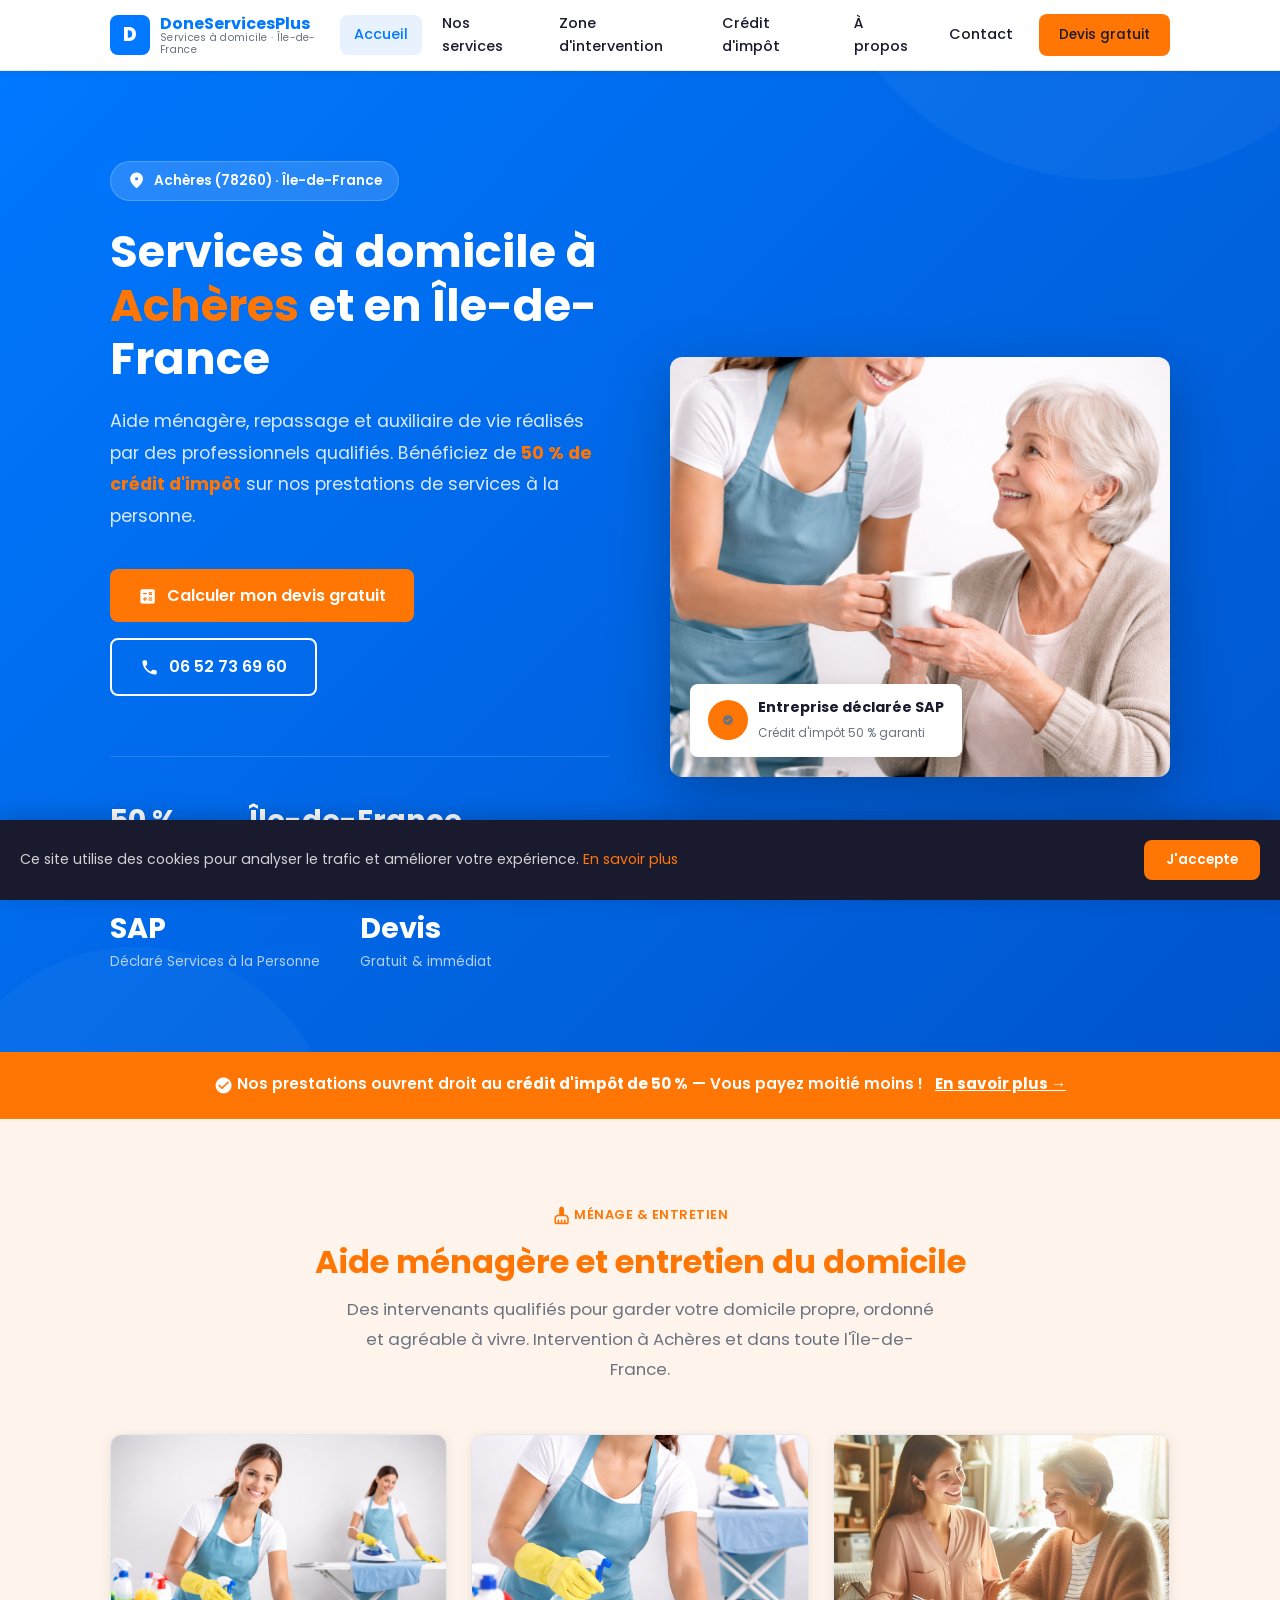
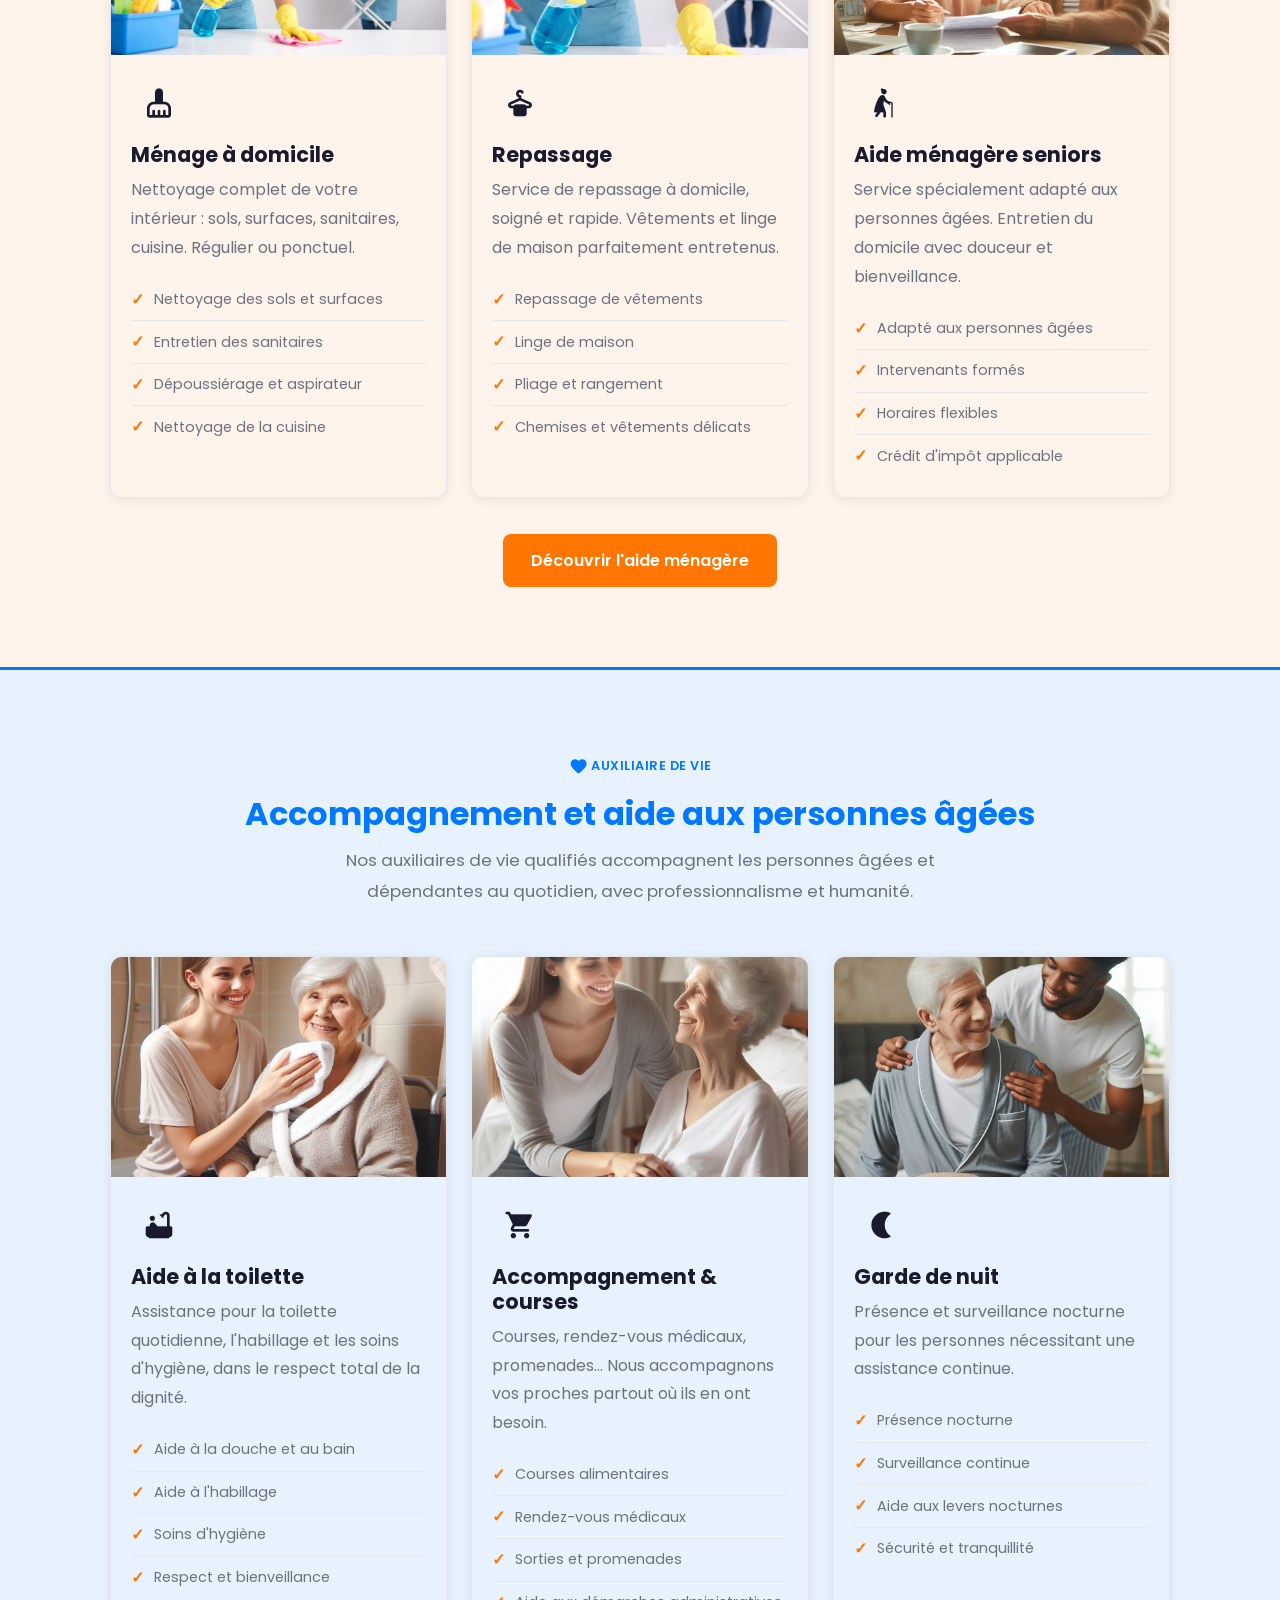
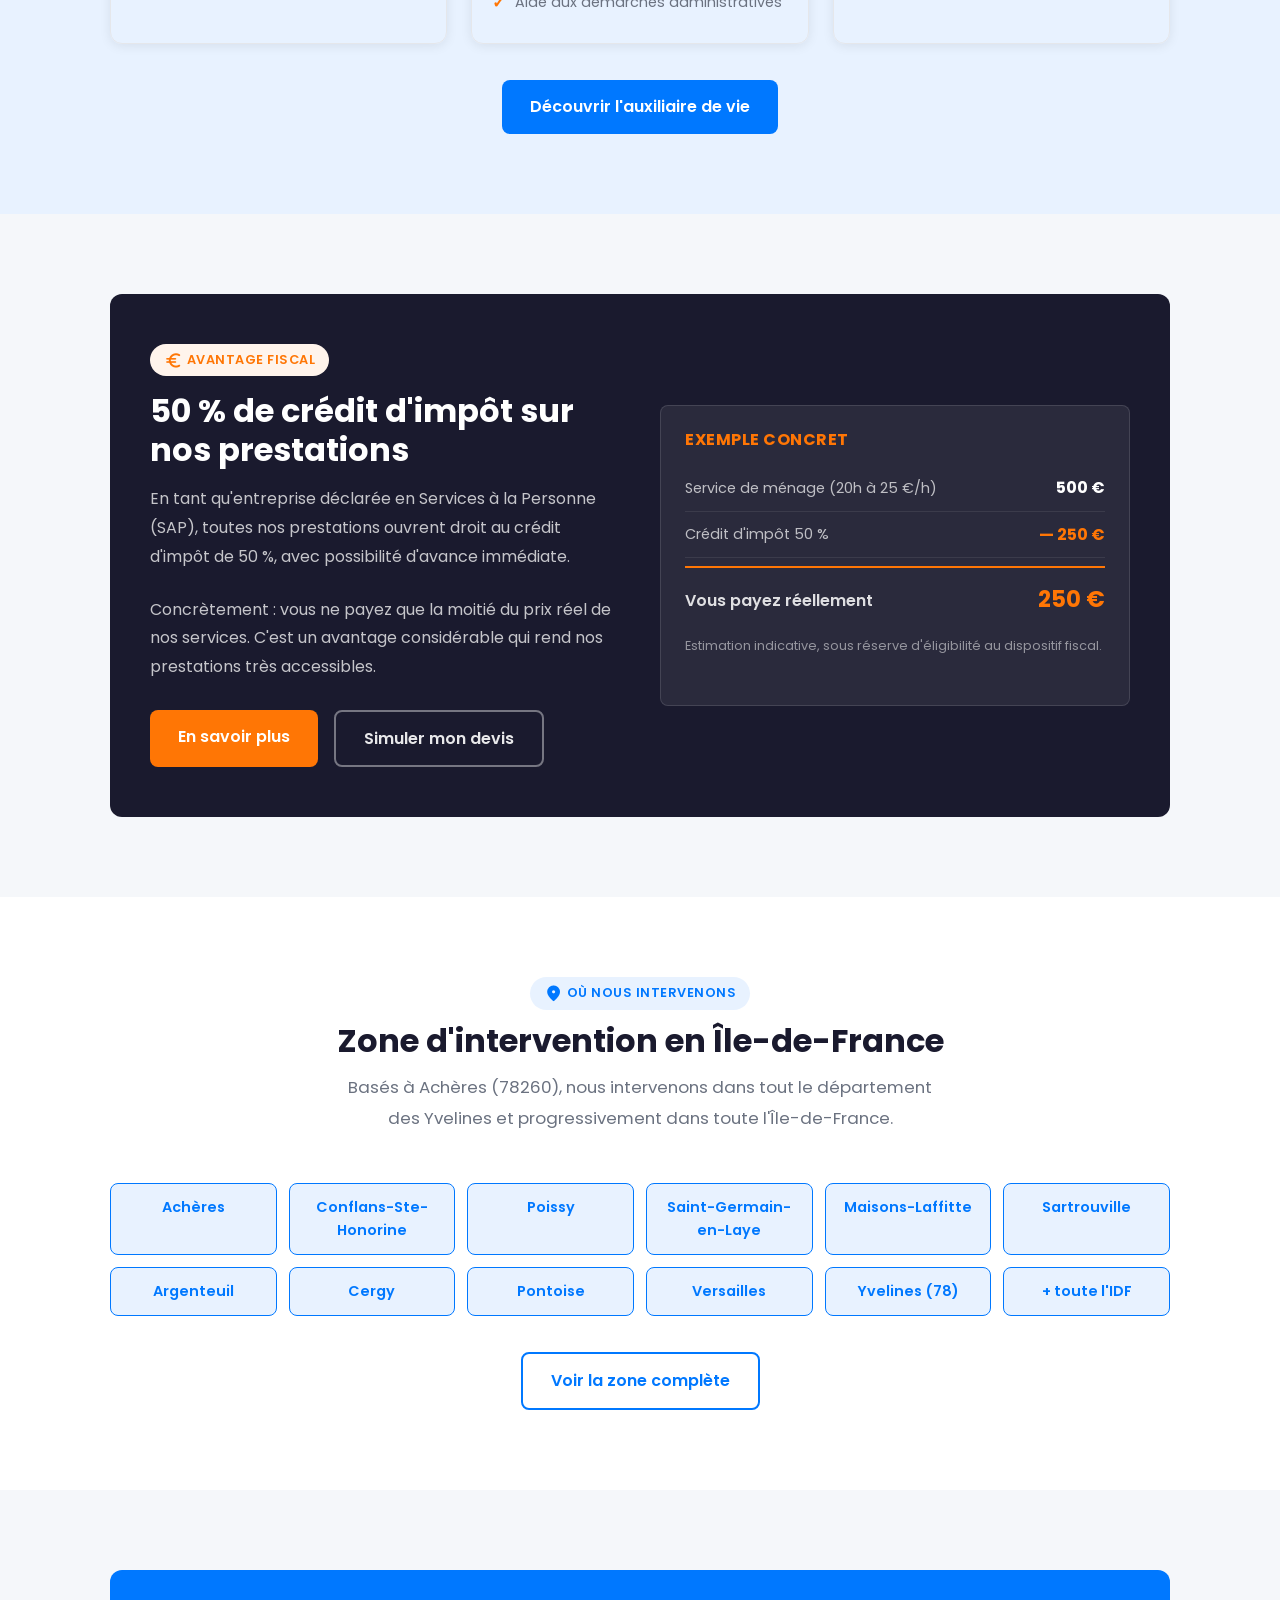
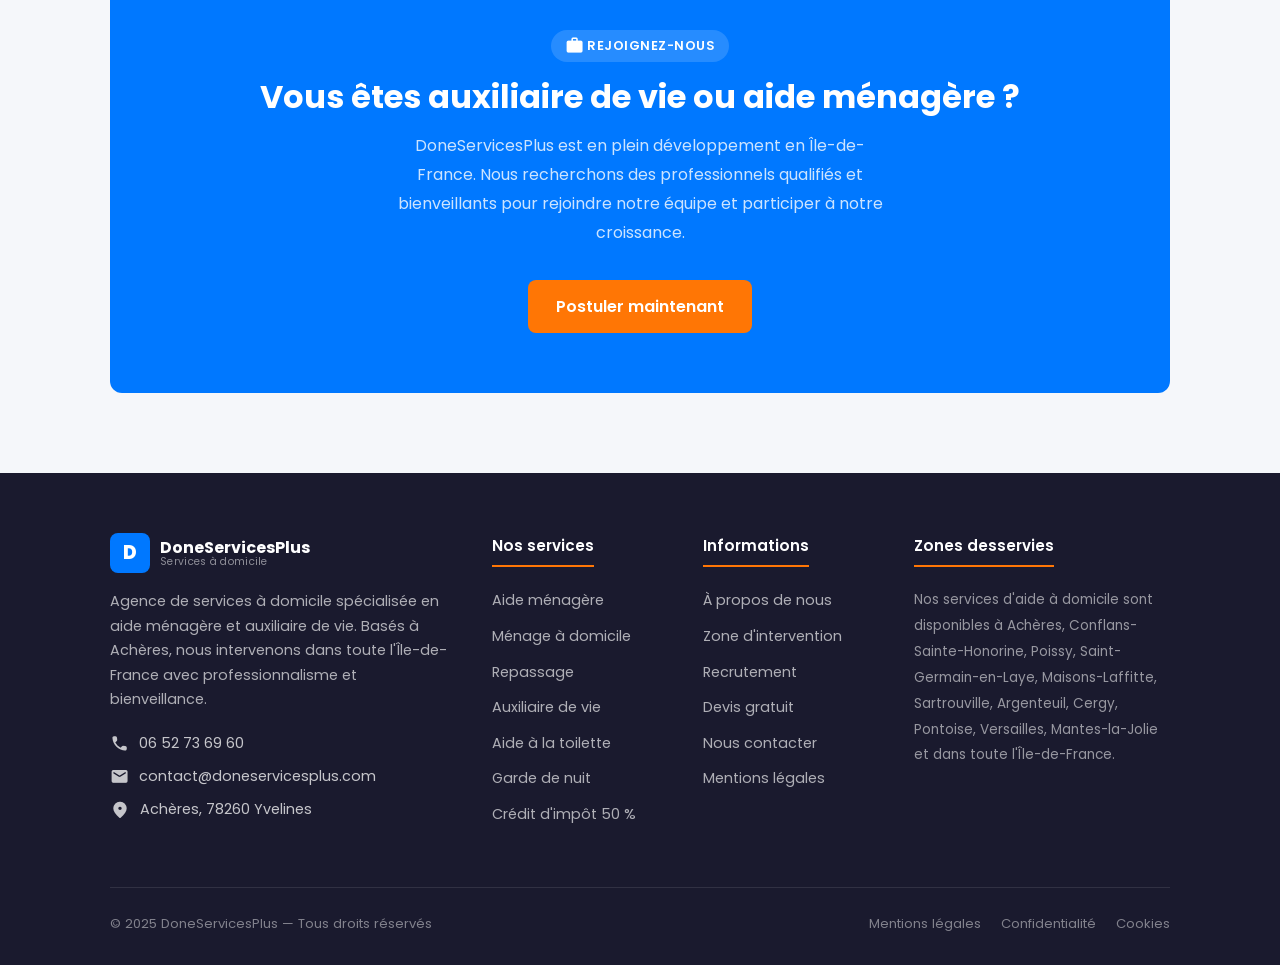
==== commit b9263a52: "Mise à jour domaine .fr -> .com" ====
--- a/index.html
+++ b/index.html
@@ -8,13 +8,13 @@
   <title>Services à domicile à Achères et en Île-de-France | DoneServicesPlus</title>
   <meta name="description" content="DoneServicesPlus, agence de services à domicile à Achères. Aide ménagère, repassage, auxiliaire de vie et accompagnement personnes âgées en Île-de-France. Crédit d'impôt 50 %. Devis gratuit.">
   <meta name="robots" content="index, follow">
-  <link rel="canonical" href="https://doneservicesplus.fr/">
+  <link rel="canonical" href="https://doneservicesplus.com/">
 
   <!-- Open Graph -->
   <meta property="og:title" content="Services à domicile à Achères | DoneServicesPlus">
   <meta property="og:description" content="Aide ménagère et auxiliaire de vie en Île-de-France avec 50 % de crédit d'impôt. Devis gratuit en ligne.">
   <meta property="og:type" content="website">
-  <meta property="og:url" content="https://doneservicesplus.fr/">
+  <meta property="og:url" content="https://doneservicesplus.com/">
   <meta property="og:locale" content="fr_FR">
 
   <!-- Schema.org LocalBusiness -->
@@ -24,9 +24,9 @@
     "@type": "HomeAndConstructionBusiness",
     "name": "DoneServicesPlus",
     "description": "Agence de services à domicile spécialisée en aide ménagère et auxiliaire de vie en Île-de-France.",
-    "url": "https://doneservicesplus.fr",
+    "url": "https://doneservicesplus.com",
     "telephone": "+33652736960",
-    "email": "doneservicesplus.com@gmail.com",
+    "email": "contact@doneservicesplus.com",
     "address": {
       "@type": "PostalAddress",
       "addressLocality": "Achères",
@@ -459,7 +459,7 @@
           </div>
           <div class="footer-contact-item">
             <span class="mi mi-sm">mail</span>
-            <a href="mailto:doneservicesplus.com@gmail.com">doneservicesplus.com@gmail.com</a>
+            <a href="mailto:contact@doneservicesplus.com">contact@doneservicesplus.com</a>
           </div>
           <div class="footer-contact-item">
             <span><span class="mi">location_on</span></span>
